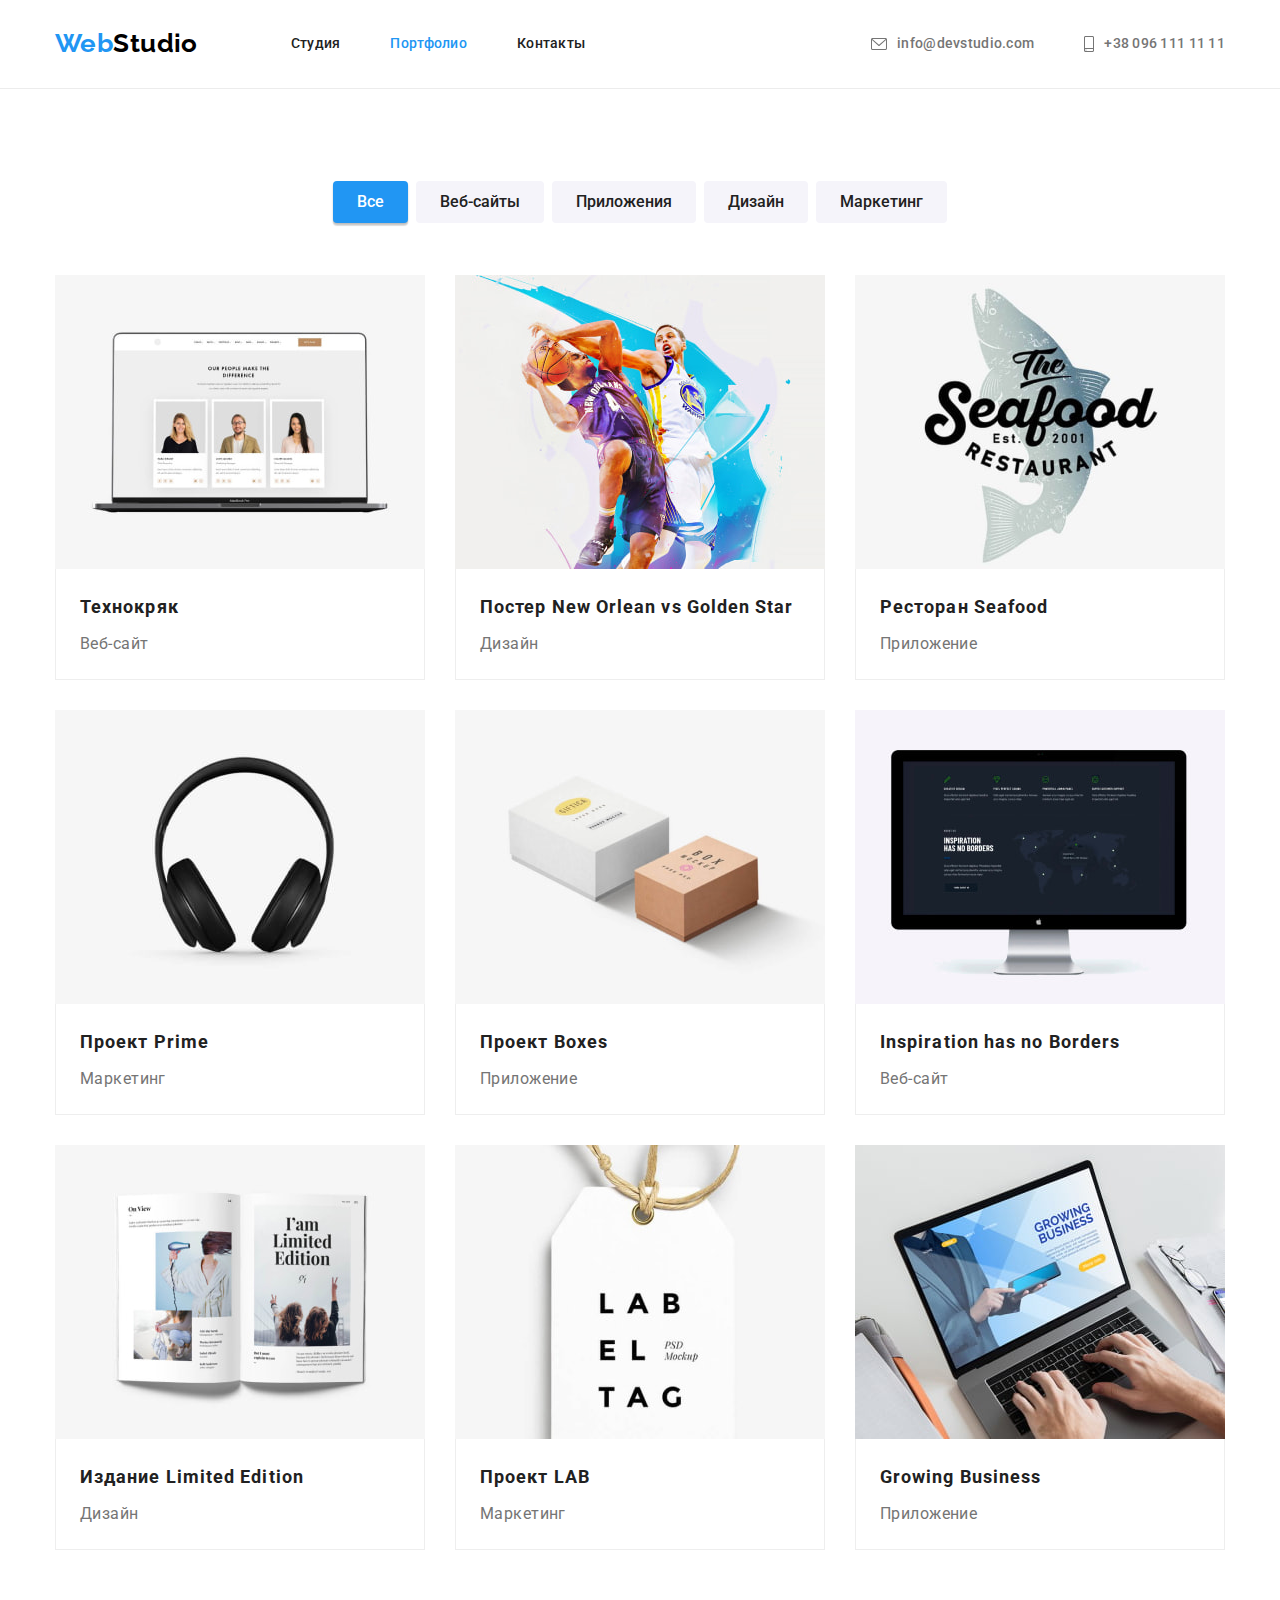
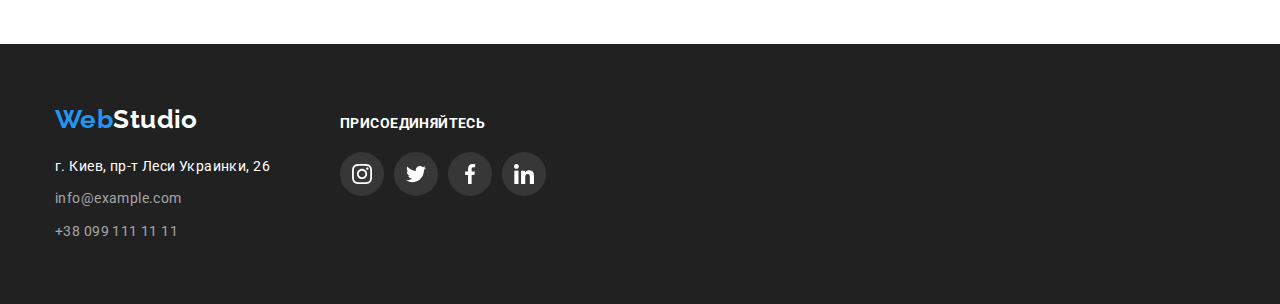
==== pages/portfolio.html @ 61d8ef5a "files were copied" ====
<!DOCTYPE html>
<html lang="ru">
  <head>
    <meta charset="UTF-8" />
    <meta name="viewport" content="width=device-width, initial-scale=1.0" />
    <link rel="preconnect" href="https://fonts.gstatic.com" />
    <link
      href="https://fonts.googleapis.com/css2?family=Raleway:wght@700&family=Roboto:wght@400;500;700;900&display=swap"
      rel="stylesheet"
    />
    <link
      rel="stylesheet"
      href="https://cdnjs.cloudflare.com/ajax/libs/modern-normalize/1.0.0/modern-normalize.css"
    />
    <link rel="stylesheet" href="../css/style.css" />
    <link rel="stylesheet" href="../css/svg.css" />
    <title>Web Studio</title>
  </head>
  <body>
    <!-- navigation and contact information -->
    <header class="page-header">
      <div class="container">
        <nav class="navigation">
          <a
            class="logo link-reset"
            href="../index.html"
            aria-label="логотип компании WebStudio"
            lang="en"
            ><span class="web">Web</span>Studio</a
          >
          <ul class="pages-list list-reset">
            <li class="item">
              <a class="link link-reset" href="../index.html">Студия</a>
            </li>
            <li class="item">
              <a
                class="link link-reset current-page"
                href="./portfolio.html"
                target="_blank"
                >Портфолио</a
              >
            </li>
            <li class="item">
              <a class="link link-reset" href="">Контакты</a>
            </li>
          </ul>
        </nav>
        <ul class="contacts-list list-reset">
          <li class="item">
            <a class="link link-reset"
              href="mailto:info@devstudio.com"
              lang="en">
              <svg class="icon mail-icon">
                <use href="../images/svg/icons-sprite.svg#icon-envelope">
              </svg>
              <span>info@devstudio.com</span>
            </a>
          </li>
          <li class="item">
            <a class="link link-reset" href="tel:+380961111111">
              <svg class="icon phone-icon">
                <use href="../images/svg/icons-sprite.svg#icon-smartphone"/>
              </svg>
              <span>+38 096 111 11 11</span>
            </a>
          </li>
        </ul>      </div>
    </header>
    <!-- main portfolio examles and filters container -->
    <main class="main">
      <section class="portfolio">
        <div class="container">
          <h1 class="visually-hidden">Портфолио</h1>
          <!-- filtering will be as radiobuttons -->
          <ul class="filter-list list-reset">
            <li class="item">
              <button
                class="button-filter selected-filter button-cursor"
                type="button"
                name="all"
              >
                Все
              </button>
            </li>
            <li class="item">
              <button
                class="button-filter button-cursor"
                type="button"
                name="sites"
              >
                Веб-сайты
              </button>
            </li>
            <li class="item">
              <button
                class="button-filter button-cursor"
                type="button"
                name="app"
              >
                Приложения
              </button>
            </li>
            <li class="item">
              <button
                class="button-filter button-cursor"
                type="button"
                name="design"
              >
                Дизайн
              </button>
            </li>
            <li class="item">
              <button
                class="button-filter button-cursor"
                type="button"
                name="marketing"
              >
                Маркетинг
              </button>
            </li>
          </ul>
          <!-- filter result -->
          <ul class="filter-result list-reset">
            <li class="card">
              <a class="link-reset link" href="">
                <div class="card-info">
                  <h3 class="card-heading">Технокряк</h3>
                  <p class="card-type">Веб-сайт</p>
                </div>
                <img
                  class="card-image"
                  src="../images/portfolio/optimized/techcrack-o.jpg"
                  alt="сайт на ноутбуке"
                />
              </a>
            </li>
            <li class="card">
              <a class="link-reset link" href="">
                <div class="card-info">
                  <h3 class="card-heading">
                    Постер <span lang="en">New Orlean vs Golden Star</span>
                  </h3>
                  <p class="card-type">Дизайн</p>
                </div>
                <img
                  class="card-image"
                  src="../images/portfolio/optimized/basketball-o.jpg"
                  alt="два баскетболистка под кольцом"
                />
              </a>
            </li>
            <li class="card">
              <a class="link-reset link" href="">
                <div class="card-info">
                  <h3 class="card-heading">
                    Ресторан <span lang="en">Seafood</span>
                  </h3>
                  <p class="card-type">Приложение</p>
                </div>
                <img
                  class="card-image"
                  src="../images/portfolio/optimized/seafood-o.jpg"
                  alt="логотип ресторана "
                />
              </a>
            </li>
            <li class="card">
              <a class="link-reset link" href="">
                <div class="card-info">
                  <h3 class="card-heading">
                    Проект <span lang="en">Prime</span>
                  </h3>
                  <p class="card-type">Маркетинг</p>
                </div>
                <img
                  class="card-image"
                  src="../images/portfolio/optimized/headphones-o.jpg"
                  alt="наушники на нейтральном фоне"
                />
              </a>
            </li>
            <li class="card">
              <a class="link-reset link" href="">
                <div class="card-info">
                  <h3 class="card-heading">
                    Проект <span lang="en">Boxes</span>
                  </h3>
                  <p class="card-type">Приложение</p>
                </div>
                <img
                  class="card-image"
                  src="../images/portfolio/optimized/boxes-project-o.jpg"
                  alt="иллюстрация двух коробок на нейтральном фоне"
                />
              </a>
            </li>
            <li class="card">
              <a class="link-reset link" href="">
                <div class="card-info">
                  <h3 class="card-heading" lang="en">
                    Inspiration has no Borders
                  </h3>
                  <p class="card-type">Веб-сайт</p>
                </div>
                <img
                  class="card-image"
                  src="../images/portfolio/optimized/no-borders-o.jpg"
                  alt="приложение на мониторе"
                />
              </a>
            </li>
            <li class="card">
              <a class="link-reset link" href="">
                <div class="card-info">
                  <h3 class="card-heading">
                    Издание <span lang="en">Limited Edition</span>
                  </h3>
                  <p class="card-type">Дизайн</p>
                </div>
                <img
                  class="card-image"
                  src="../images/portfolio/optimized/limited-edition-o.jpg"
                  alt="разворот журнала с заглавием ограниченное издание"
                />
              </a>
            </li>
            <li class="card">
              <a class="link-reset link" href="">
                <div class="card-info">
                  <h3 class="card-heading">
                    Проект <span lang="en">LAB</span>
                  </h3>
                  <p class="card-type">Маркетинг</p>
                </div>
                <img
                  class="card-image"
                  src="../images/portfolio/optimized/label-tag-o.jpg"
                  alt="бирка с логотипом label tag"
                />
              </a>
            </li>
            <li class="card">
              <a class="link-reset link" href="">
                <div class="card-info">
                  <h3 class="card-heading" lang="en">Growing Business</h3>
                  <p class="card-type">Приложение</p>
                </div>
                <img
                  class="card-image"
                  src="../images/portfolio/optimized/growing-business-o.jpg"
                  alt="печатающие руки за ноутбуком. приложене ростущий бизнесс"
                />
              </a>
            </li>
          </ul>
        </div>
      </section>
    </main>
    <!-- aux information and adress -->
    <footer class="page-footer">
      <div class="container">
        <address class="address">
          <a
            class="logo link-reset"
            href="../index.html"
            aria-label="логотип компании WebStudio"
            lang="en"
            ><span class="web">Web</span>Studio</a
          >
          <p class="postal">г. Киев, пр-т Леси Украинки, 26</p>
          <ul class="contacts-list list-reset">
            <li class="item">
              <a
                class="email link-reset"
                href="mailto:info@example.com"
                lang="en"
                >info@example.com</a
              >
            </li>
            <li class="item">
              <a class="tel link-reset" href="tel:+380991111111"
                >+38 099 111 11 11</a
              >
            </li>
          </ul>
        </address>
        <div class="join-container">
          <h2 class="join-heading">присоединяйтесь</h2>
          <ul class="list-reset social-networks">
            <li class="item">
              <a href="" class="link-reset social-link">
                <svg class="icon-social-network">
                  <use
                    href="../images/svg/icons-sprite.svg#icon-instagram"
                  ></use>
                </svg>
              </a>
            </li>
            <li class="item">
              <a href="" class="link-reset social-link">
                <svg class="icon-social-network">
                  <use href="../images/svg/icons-sprite.svg#icon-twitter"></use>
                </svg>
              </a>
            </li>
            <li class="item">
              <a href="" class="link-reset social-link">
                <svg class="icon-social-network">
                  <use
                    href="../images/svg/icons-sprite.svg#icon-facebook"
                  ></use>
                </svg>
              </a>
            </li>
            <li class="item">
              <a href="" class="link-reset social-link">
                <svg class="icon-social-network">
                  <use
                    href="../images/svg/icons-sprite.svg#icon-linkedin"
                  ></use>
                </svg>
              </a>
            </li>
          </ul>
        </div>
      </div>
    </footer>
  </body>
</html>
---- css/style.css ----
:root {
  --common-font: Roboto, sans-serif;
  --logo-font: Raleway, sans-serif;

  --main-bg-color: #ffffff;
  --section-bg-color: #f5f4fa;
  --footer-bg-color: #212121;
  --blank-bg-color: #2f303a;
  --border-separator-color: #ececec;
  --interactive-element-color: #2196f3;
  --button-color: #2196f3;
  --current-page-color: #2196f3;
  --button-filter-color: #f5f4fa;

  --logo-font-color: #2196f3;
  --logo-font-black: #000000;
  --logo-font-white: #ffffff;
  --lightondark-text-color: #ffffff;
  --main-heading-color: #212121;
  --nav-color: #212121;
  --main-text-color: #757575;
  --footer-contacts-color: rgba(255, 255, 255, 0.6);
  --card-border-color: #eeeeee;

  --hero-bg-color: #c4c4c4;
  --hero-bg-overlay-color: rgba(47, 48, 58, 0.4);

  --svg-inactive-fill: #afb1b8;
  --svg-active-fill: #2196f3;

  --hero-button-color: #2196f3;
  --hero-button-active-color: #188ce8;
  --hero-button-shadow: 0px 4px 4px rgba(0, 0, 0, 0.15);
  --features-preview-bg-color: #f5f4fa;

  --teammate-social-link-inactive-bg: #ffffff;
  --teammate-social-link-active-bg: #2196f3;
  --teammate-social-link-logo-fill: #afb1b8;
  --teammate-social-link-logo-active: #ffffff;

  --footer-social-link-inactive-bg: rgba(255, 255, 255, 0.1);
  --footer-social-link-active-bg: #2196f3;
  --footer-social-link-fill: #ffffff;

  --filter-button-selected-shadow: 0px 3px 1px rgba(0, 0, 0, 0.1),
    0px 1px 2px rgba(0, 0, 0, 0.08), 0px 2px 2px rgba(0, 0, 0, 0.12);
  --portfolio-card-hover-shadow: 0px 1px 1px rgba(0, 0, 0, 0.12),
    0px 4px 4px rgba(0, 0, 0, 0.06), 1px 4px 6px rgba(0, 0, 0, 0.16);
}

.visually-hidden {
  position: absolute;
  clip: rect(0 0 0 0);
  width: 1px;
  height: 1px;
  margin: -1px;
}

/* general adaptation to the design (common properties)*/
body {
  background-color: var(--main-bg-color);
  color: var(--main-text-color);
  font-family: var(--common-font);
  font-weight: 400;
  font-size: 14px;
  line-height: 1.71;
  letter-spacing: 0.03em;
}

.page-footer {
  background-color: var(--footer-bg-color);
}

.current-page {
  color: var(--current-page-color);
}

.list-reset {
  list-style-type: none;
  padding: 0;
  margin: 0;
}

.link-reset {
  text-decoration: none;
}

.link-reset:visited,
.link-reset:active {
  color: inherit;
}

.page-header {
  border-bottom: 1px solid var(--border-separator-color);
}

/* container. centering main content*/
.container {
  width: 1200px;
  padding-left: 15px;
  padding-right: 15px;
  margin-left: auto;
  margin-right: auto;
}

.page-header > .container {
  display: flex;
  align-items: center;
}

/* logotype */
.logo,
.logo:visited {
  font-family: var(--logo-font);
  font-weight: 700;
  font-size: 26px;
  line-height: 1.19;
  letter-spacing: inherit;
  color: var(--logo-font-black);
}

.logo > .web {
  color: var(--logo-font-color);
}
.address > .logo {
  color: var(--logo-font-white);
}

.navigation .logo {
  display: block;
  /* padding-top: 24px;
  padding-bottom: 25px; */
  margin-right: 93px;
}
/* navigation */
.navigation {
  display: flex;
  align-items: center;
}

.navigation .link,
.navigation .link:visited,
.contacts-list .link,
.contacts-list .link:visited {
  font-family: inherit;
  font-weight: 500;
  font-size: 14px;
  line-height: 1.14;
  letter-spacing: 0.02em;
}

.pages-list {
  display: flex;
}

.pages-list .link {
  color: var(--nav-color);
}

.page-header .contacts-list {
  display: flex;
  margin-left: auto;
}

.contacts-list > .item > .link {
  display: flex;
  align-items: center;
  color: var(--main-text-color);
  line-height: inherit;
}

.pages-list .link,
.contacts-list .link {
  display: block;
  padding-top: 32px;
  padding-bottom: 32px;
}

.page-header .pages-list > .item:not(:last-child),
.page-header .contacts-list > .item:not(:last-child) {
  margin-right: 50px;
}

.pages-list .link:hover,
.pages-list .link:focus,
.contacts-list .link:hover,
.contacts-list .link:focus {
  color: var(--interactive-element-color);
  outline: transparent;
}

.link.current-page {
  color: var(--interactive-element-color);
}

/* hero section */
.hero {
  height: 600px;
  max-width: 1600px;
  padding-top: 200px;
  padding-bottom: 200px;
  margin-right: auto;
  margin-left: auto;
  text-align: center;
  background-color: var(--hero-bg-color);
  background-image: linear-gradient(
      var(--hero-bg-overlay-color),
      var(--hero-bg-overlay-color)
    ),
    url('../images/hero/optimized/hero-bg-o.jpg');
  background-repeat: no-repeat;
}

.hero h1 {
  width: 696px;
  margin: 0;
  margin-right: auto;
  margin-left: auto;
  margin-bottom: 30px;

  font-weight: 900;
  font-size: 44px;
  line-height: 1.36;
  letter-spacing: 0.06em;
  text-transform: uppercase;
  text-align: center;

  color: var(--lightondark-text-color);
}

.hero .button-order {
  font-weight: 700;
  font-size: 16px;
  line-height: 1.87;
  letter-spacing: 0.06em;
  color: var(--lightondark-text-color);
  background-color: var(--button-color);
}

.hero .button-order:hover,
.hero .button-order:focus {
  background-color: var(--hero-button-active-color);
}

.btn {
  border: 1px solid transparent;
  border-radius: 4px;
  padding: 10px 32px;
  text-align: center;
  box-shadow: 0px 4px 4px rgba(0, 0, 0, 0.15);
}

/* features */
.features-section,
.team,
.clients-section {
  padding-top: 94px;
  padding-bottom: 94px;
}
.features-list {
  display: flex;
}

.features-list > .item {
  max-width: 270px;
}

.features-list > .item:not(:last-child) {
  margin-right: 30px;
}

.features-list > .item::before {
  content: '';
  display: block;
  width: 270px;
  height: 120px;
  margin-bottom: 30px;
  border-radius: 4px;
  background-color: var(--features-preview-bg-color);
  background-repeat: no-repeat;
  background-position: center;
}

.icon-antenna::before {
  background-image: url('../images/svg/optimized/antenna.svg');
}
.icon-clock::before {
  background-image: url('../images/svg/optimized/clock.svg');
}
.icon-diagram::before {
  background-image: url('../images/svg/optimized/diagram.svg');
}
.icon-astronaut::before {
  background-image: url('../images/svg/optimized/astronaut.svg');
}

.feature-heading,
.feature-description {
  margin: 0;
}

.feature-heading {
  margin-bottom: 10px;
}

.features-list .feature-heading {
  font-weight: 700;
  font-size: 14px;
  line-height: 1.14;
  text-transform: uppercase;
  color: var(--main-heading-color);
}

/* what do we do (directions) and team common styles */
.directions-section {
  padding-bottom: 94px;
}

.directions-heading,
.team-heading,
.clients-heading {
  font-weight: 700;
  font-size: 36px;
  line-height: 1.16;
  color: var(--main-heading-color);
}

.directions-heading {
  margin: 0;
  margin-bottom: 50px;
  text-align: center;
}
.directions-list {
  display: flex;
  margin: 0;
  padding: 0;
  font-size: 0;
}

.directions-list > .item:not(:last-child) {
  margin-right: 30px;
}

/* our team */
.team {
  background-color: var(--section-bg-color);
}

.team-heading {
  margin: 0;
  margin-bottom: 50px;
  text-align: center;
}

.teammates-list {
  display: flex;
  font-size: 0;
}

.teammates-list > .item {
  max-width: 270px;
  background: var(--main-bg-color);
  text-align: center;
  display: flex;
  flex-direction: column-reverse;
  box-shadow: 0px 1px 3px rgba(0, 0, 0, 0.12), 0px 1px 1px rgba(0, 0, 0, 0.14),
    0px 2px 1px rgba(0, 0, 0, 0.2);
  border-radius: 0 0 4px 4px;
}

.teammates-list > .item:not(:last-child) {
  margin-right: 30px;
}

.card-description {
  padding-top: 30px;
  padding-bottom: 30px;
}

.teammates-list .teammate-name {
  font-weight: 500;
  font-size: 16px;
  line-height: 1.19;
  color: var(--main-heading-color);
  margin: 0;
  margin-bottom: 10px;
}

.teammates-list .teammate-position {
  font-weight: 400;
  font-size: 16px;
  line-height: 1.19;
  margin: 0;
  margin-bottom: 16px;
}

.card-description > .social-networks {
  width: 206px;
  margin-right: auto;
  margin-left: auto;
}

.card-description .social-link:hover,
.card-description .social-link:focus {
  outline: transparent;
}

/* clients section */
.clients-heading {
  margin-top: 0;
  margin-bottom: 50px;
  text-align: center;
}

.clients-list {
  display: flex;
  color: var(--svg-inactive-fill);
}

.icon-wrapper:not(:last-child) {
  margin-right: 30px;
}

.client-icon {
  display: flex;
  align-items: center;
  width: 170px;
  height: 90px;
  border: 1px solid var(--svg-inactive-fill);
  border-radius: 4px;
}

.client-icon:hover,
.client-icon:focus {
  border-color: var(--svg-active-fill);
  outline: transparent;
}

.client-icon:hover .client-logo,
.client-icon:focus .client-logo {
  fill: var(--svg-active-fill);
}

.client-icon > .client-logo {
  fill: currentColor;
  align-self: center;
  margin-right: auto;
  margin-left: auto;
}

/* footer address */
.page-footer {
  padding-top: 60px;
  padding-bottom: 60px;
}

.page-footer > .container {
  display: flex;
}

.page-footer address {
  font-style: normal;
  margin-right: 70px;
}

.address > .logo {
  display: block;
  margin-bottom: 20px;
}

.address > .postal {
  color: var(--lightondark-text-color);
  margin: 0;
  margin-bottom: 9px;
}

.address > .contacts-list > .item:not(:last-child) {
  margin-bottom: 9px;
}

.address .tel,
.address .tel:visited,
.address .email,
.address .email:visited {
  color: var(--footer-contacts-color);
}

/* social networks */
.join-container {
  margin-top: 12px;
}
.join-heading {
  margin: 0;
  margin-bottom: 20px;
  font-family: Roboto;
  font-weight: 700;
  font-size: 14px;
  line-height: 1.14;
  letter-spacing: 0.03em;
  text-transform: uppercase;
  color: var(--logo-font-white);
}

.social-networks {
  display: flex;
}

.social-networks > .item:not(:last-child) {
  margin-right: 10px;
}

.social-link {
  display: flex;
  align-items: center;
  width: 44px;
  height: 44px;
  border-radius: 50%;
  background-color: var(--footer-social-link-inactive-bg);
  color: var(--footer-social-link-fill);
}

.social-link:hover,
.social-link:focus {
  background-color: var(--footer-social-link-active-bg);
}

.icon-social-network {
  margin-left: auto;
  margin-right: auto;
}

/* PORTFOLIO page styles */
/* filters  */
.portfolio {
  padding-top: 92px;
  padding-bottom: 94px;
}

.filter-list {
  margin: 0;
  margin-bottom: 52px;
  padding: 0;
  display: flex;
  justify-content: center;
}

.filter-list > .item:not(:last-child) {
  margin-right: 8px;
}

.button-filter {
  padding: 6px 22px;
  border-radius: 4px;
  border-style: solid;
  border-color: transparent;
}

.filter-list .button-filter {
  background-color: var(--button-filter-color);
  font-weight: 500;
  font-size: 16px;
  line-height: 1.62;
  color: var(--nav-color);
}
.button-filter.selected-filter,
.button-cursor:hover,
.button-cursor:focus {
  background-color: var(--interactive-element-color);
  color: var(--lightondark-text-color);
  cursor: pointer;
  box-shadow: 0px 3px 1px rgba(0, 0, 0, 0.1), 0px 1px 2px rgba(0, 0, 0, 0.08),
    0px 2px 2px rgba(0, 0, 0, 0.12);
  outline: transparent;
}

/* cards */

.filter-result {
  margin: -15px;
  padding: 0;
  display: flex;
  flex-wrap: wrap;
}

.card {
  margin: 15px;
  padding: 0;
  font-size: 0;
}

.card > .link {
  display: flex;
  flex-direction: column-reverse;
}

.card > .link:hover,
.card > .link:focus {
  box-shadow: var(--portfolio-card-hover-shadow);
  outline: transparent;
}

.card .link,
.card .link:visited {
  color: inherit;
}

.card-info {
  padding-top: 20px;
  padding-bottom: 20px;
  padding-left: 24px;
  padding-right: 24px;
  border: 1px solid var(--card-border-color);
  border-top: none;
}

.card .card-heading {
  margin: 0;
  margin-bottom: 4px;

  font-weight: 700;
  font-size: 18px;
  line-height: 2;
  letter-spacing: 0.06em;

  color: var(--main-heading-color);
}

.card .card-type {
  margin: 0;
  font-size: 16px;
  line-height: 1.87;
}
---- css/svg.css ----
.icon {
  margin-right: 10px;
  fill: currentColor;
}

.mail-icon {
  width: 16px;
  height: 12px;
}

.phone-icon {
  width: 10px;
  height: 16px;
}

.logo-1 {
  width: 45px;
  height: 50px;
}

.logo-2 {
  width: 40px;
  height: 52px;
}

.logo-3 {
  width: 41px;
  height: 43px;
}

.logo-4 {
  width: 80px;
  height: 42px;
}

.logo-5 {
  width: 59px;
  height: 47px;
}

.logo-6 {
  width: 88px;
  height: 45px;
}

.icon-social-network {
  width: 20px;
  height: 20px;
  fill: #ffffff;
}

.card-description .icon-social-network {
  fill: var(--teammate-social-link-logo-fill);
}

.card-description .social-link:hover > .icon-social-network,
.card-description .social-link:focus > .icon-social-network {
  fill: var(--teammate-social-link-logo-active);
}
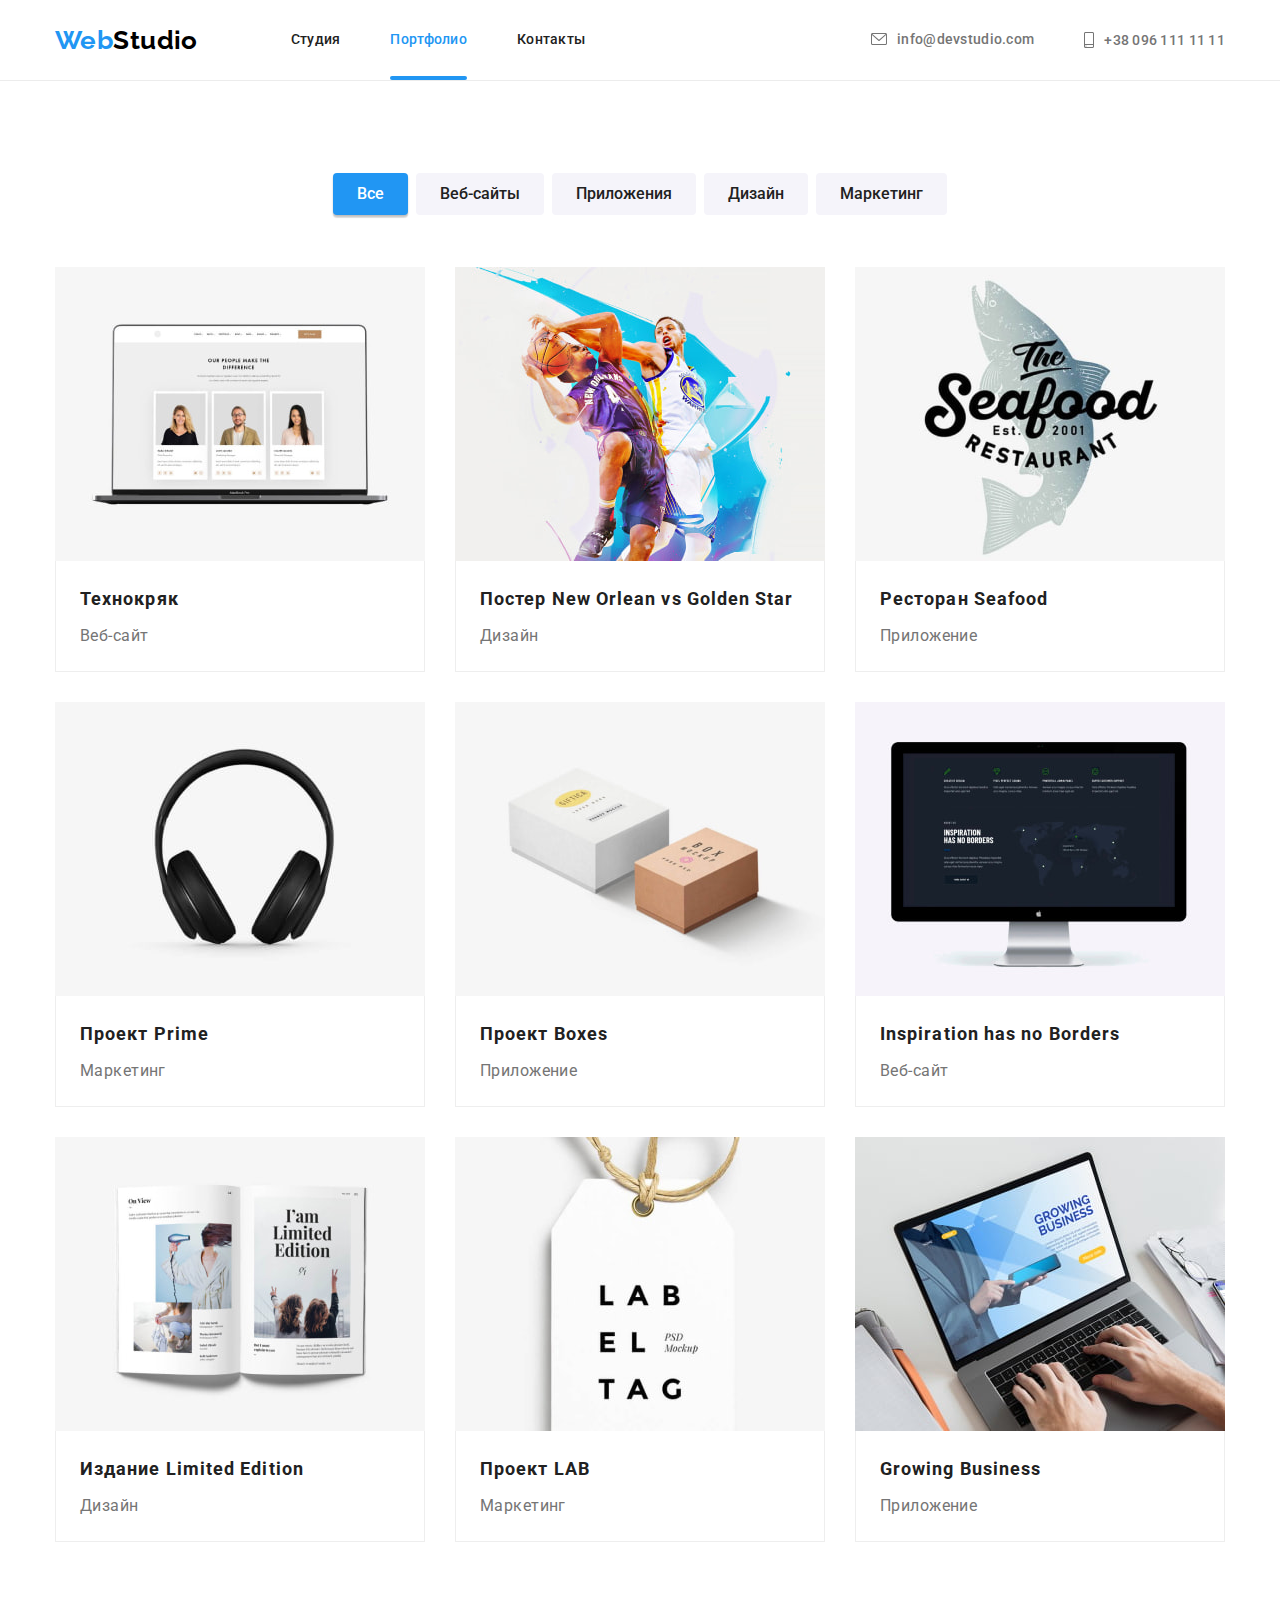
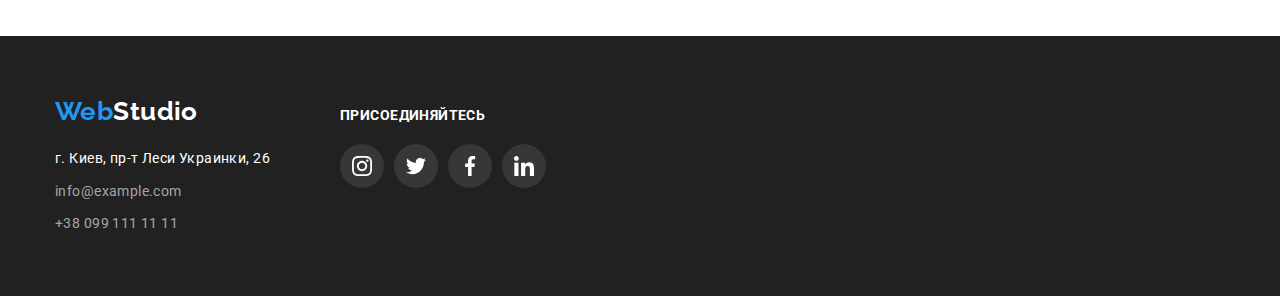
==== commit 98ce0330: "header deco was positioned and hover transitioned" ====
--- a/pages/portfolio.html
+++ b/pages/portfolio.html
@@ -37,8 +37,9 @@
                 class="link link-reset current-page"
                 href="./portfolio.html"
                 target="_blank"
-                >Портфолио</a
-              >
+                >Портфолио
+                <div class="underline"></div>
+                </a>
             </li>
             <li class="item">
               <a class="link link-reset" href="">Контакты</a>
--- a/css/style.css
+++ b/css/style.css
@@ -46,6 +46,9 @@
     0px 1px 2px rgba(0, 0, 0, 0.08), 0px 2px 2px rgba(0, 0, 0, 0.12);
   --portfolio-card-hover-shadow: 0px 1px 1px rgba(0, 0, 0, 0.12),
     0px 4px 4px rgba(0, 0, 0, 0.06), 1px 4px 6px rgba(0, 0, 0, 0.16);
+
+  --transition-time: 250ms;
+  --transition-curve: cubic-bezier(0.4, 0, 0.2, 1);
 }
 
 .visually-hidden {
@@ -106,6 +109,7 @@
 .page-header > .container {
   display: flex;
   align-items: center;
+  line-height: 1;
 }
 
 /* logotype */
@@ -174,6 +178,8 @@
   display: block;
   padding-top: 32px;
   padding-bottom: 32px;
+
+  transition: color var(--transition-time) var(--transition-curve);
 }
 
 .page-header .pages-list > .item:not(:last-child),
@@ -190,7 +196,17 @@
 }
 
 .link.current-page {
+  position: relative;
   color: var(--interactive-element-color);
+}
+
+.current-page > .underline {
+  width: 100%;
+  height: 4px;
+  border-radius: 2px;
+  background-color: var(--interactive-element-color);
+  position: absolute;
+  bottom: 0;
 }
 
 /* hero section */
